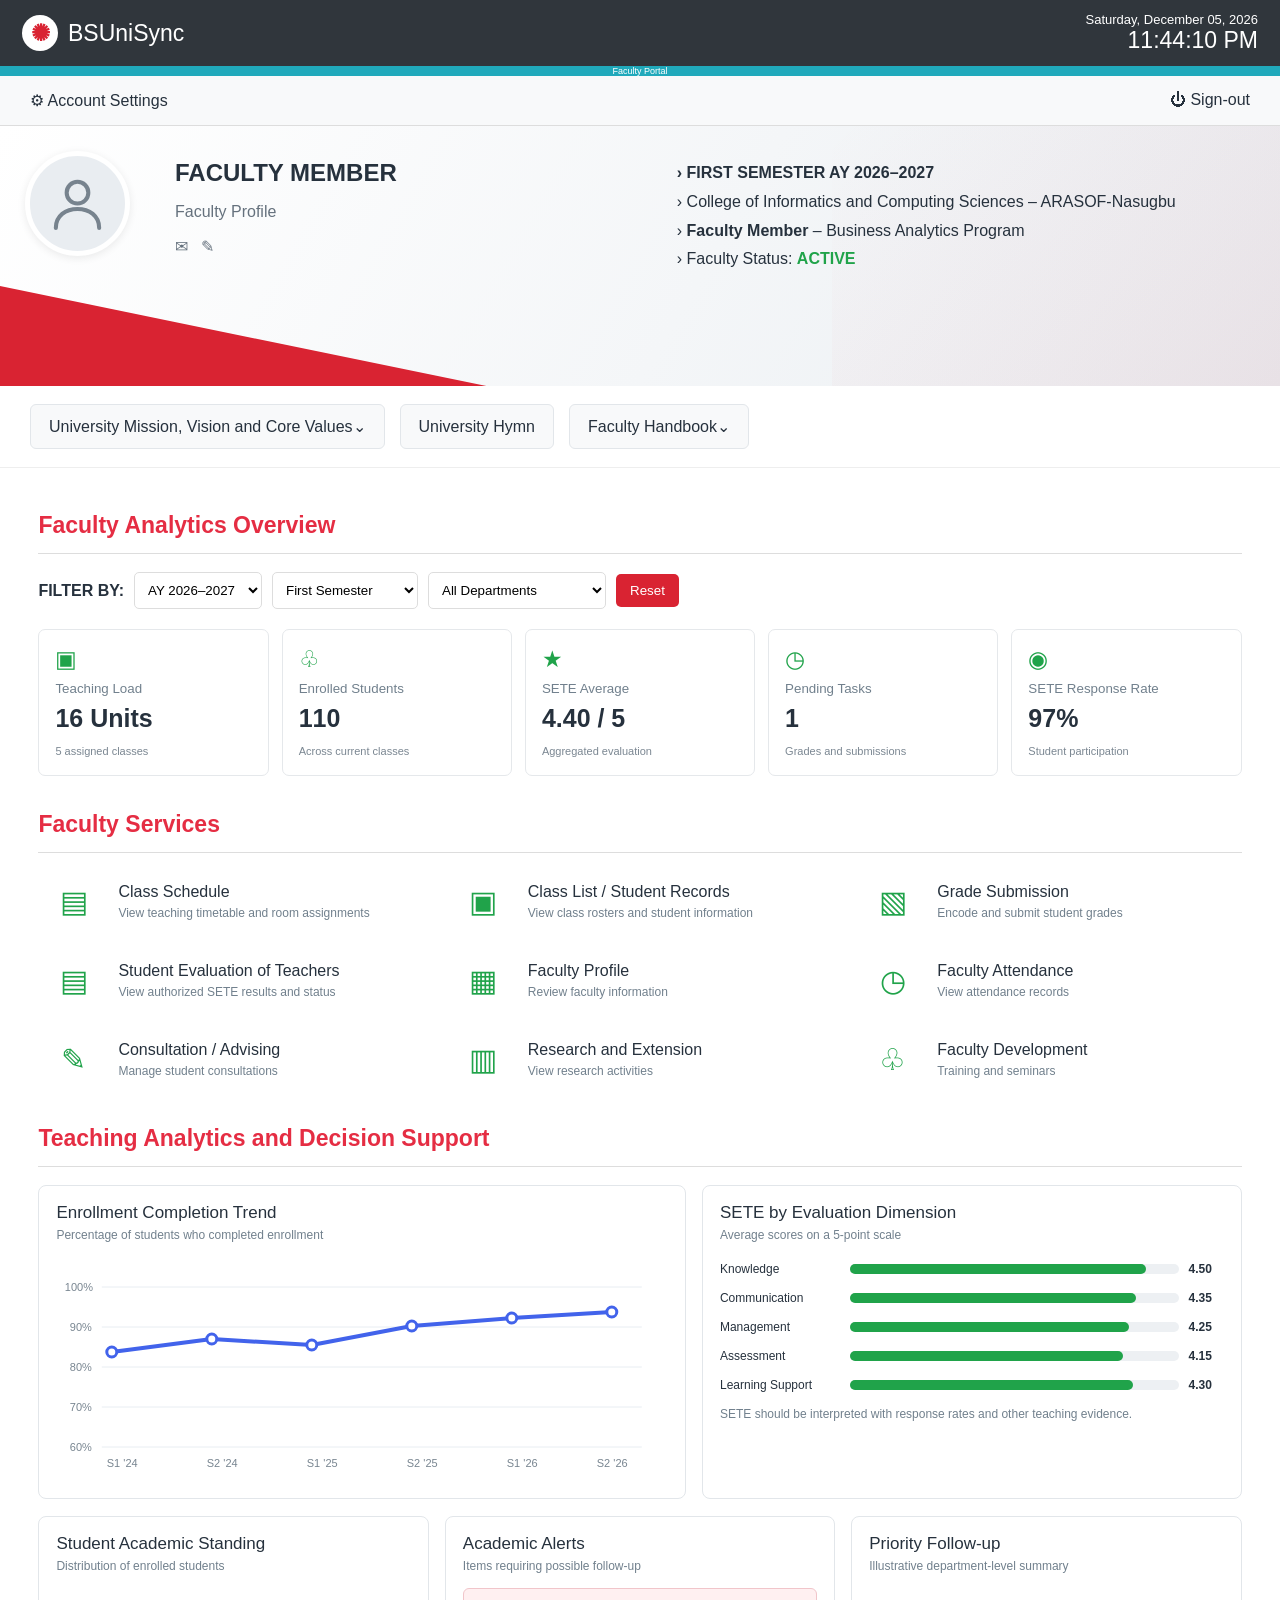
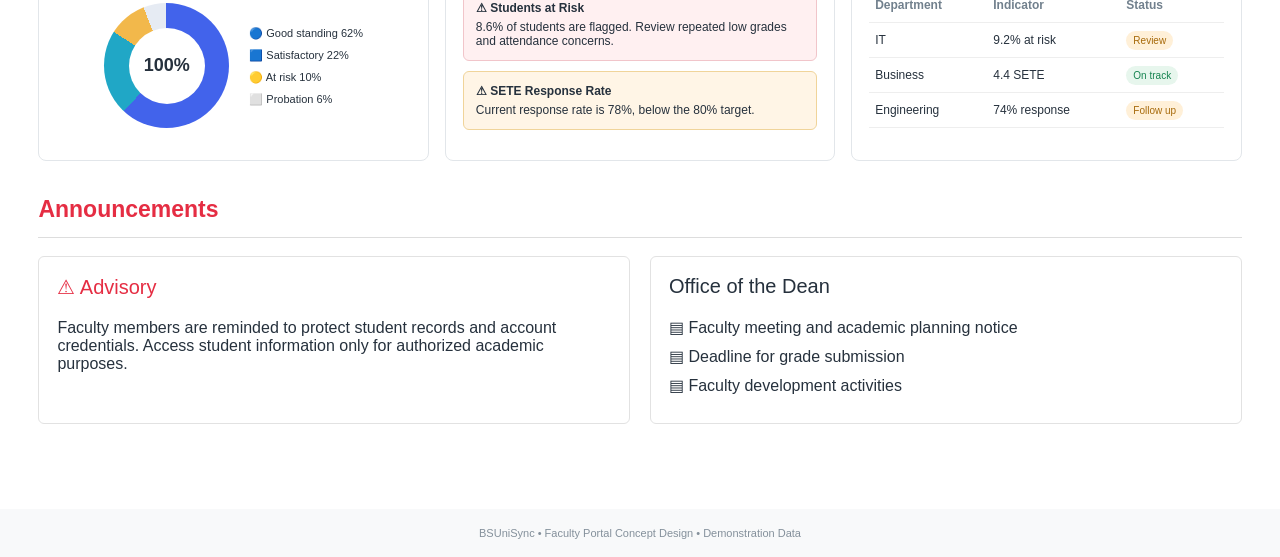
==== testdashboard/index.html @ 02899933 "Add files via upload" ====
<!DOCTYPE html>
<html lang="en">
<head>
    <meta charset="UTF-8">
    <meta name="viewport" content="width=device-width, initial-scale=1.0">
    <title>BSUniSync</title>

    <link rel="stylesheet" href="style.css">
</head>

<body>

<!-- HEADER -->
<header>
    <div class="brand">
        <div class="seal">✺</div>
        BSUniSync
    </div>

    <div class="datetime">
        <span id="date"></span>
        <strong id="clock"></strong>
    </div>
</header>

<div class="loading">Faculty Portal</div>

<!-- ACCOUNT BAR -->
<div class="accountbar">
    <a href="#">⚙ Account Settings</a>
    <a href="#">⏻ Sign-out</a>
</div>

<!-- FACULTY PROFILE -->
<section class="profile">

    <div class="profile-avatar">
        <svg width="65" height="65" viewBox="0 0 24 24"
            fill="none" stroke="currentColor"
            stroke-width="1.5" stroke-linecap="round"
            stroke-linejoin="round">
            <circle cx="12" cy="8" r="4"/>
            <path d="M4 21c0-4.4 3.6-7 8-7s8 2.6 8 7"/>
        </svg>
    </div>

    <div class="profile-info">
        <h2>FACULTY MEMBER</h2>
        <p>Faculty Profile</p>
        <p>✉ &nbsp; ✎</p>
    </div>

    <div class="profile-details">
        <b>› FIRST SEMESTER AY 2026–2027</b><br>
        › College of Informatics and Computing Sciences – ARASOF-Nasugbu<br>
        › <b>Faculty Member</b> – Business Analytics Program<br>
        › Faculty Status: <span class="active">ACTIVE</span>
    </div>

</section>

<!-- QUICK LINKS -->
<nav class="quicklinks">
    <a href="#">University Mission, Vision and Core Values⌄</a>
    <a href="#">University Hymn</a>
    <a href="#">Faculty Handbook⌄</a>
</nav>

<main>

    <!-- ANALYTICS OVERVIEW -->
    <section class="section">

        <h2>Faculty Analytics Overview</h2>

        <div class="filters">
            <b>FILTER BY:</b>

            <select id="year">
                <option>AY 2026–2027</option>
                <option>AY 2025–2026</option>
            </select>

            <select id="semester">
                <option>First Semester</option>
                <option>Second Semester</option>
                <option>Summer</option>
            </select>

            <select id="department">
                <option value="all">All Departments</option>
                <option value="it">Information Technology</option>
                <option value="ba">Business Analytics</option>
                <option value="cs">Computer Science</option>
            </select>

            <button onclick="resetFilters()">Reset</button>
        </div>

        <!-- KPI CARDS -->
        <div class="kpis">

            <div class="kpi">
                <div class="kpi-icon">▣</div>
                <small>Teaching Load</small>
                <strong id="teachingLoad">18 Units</strong>
                <span id="classes">6 assigned classes</span>
            </div>

            <div class="kpi">
                <div class="kpi-icon">♧</div>
                <small>Enrolled Students</small>
                <strong id="students">186</strong>
                <span>Across current classes</span>
            </div>

            <div class="kpi">
                <div class="kpi-icon">★</div>
                <small>SETE Average</small>
                <strong id="sete">4.42 / 5</strong>
                <span>Aggregated evaluation</span>
            </div>

            <div class="kpi">
                <div class="kpi-icon">◷</div>
                <small>Pending Tasks</small>
                <strong id="pending">3</strong>
                <span>Grades and submissions</span>
            </div>

            <div class="kpi">
                <div class="kpi-icon">◉</div>
                <small>SETE Response Rate</small>
                <strong id="response">78%</strong>
                <span>Student participation</span>
            </div>

        </div>
    </section>

    <!-- FACULTY SERVICES -->
    <section class="section">

        <h2>Faculty Services</h2>

        <div class="services">

            <a class="service" href="#">
                <div class="service-icon">▤</div>
                <div>
                    <div class="service-title">Class Schedule</div>
                    <div class="service-desc">View teaching timetable and room assignments</div>
                </div>
            </a>

            <a class="service" href="#">
                <div class="service-icon">▣</div>
                <div>
                    <div class="service-title">Class List / Student Records</div>
                    <div class="service-desc">View class rosters and student information</div>
                </div>
            </a>

            <a class="service" href="#">
                <div class="service-icon">▧</div>
                <div>
                    <div class="service-title">Grade Submission</div>
                    <div class="service-desc">Encode and submit student grades</div>
                </div>
            </a>

            <a class="service" href="#">
                <div class="service-icon">▤</div>
                <div>
                    <div class="service-title">Student Evaluation of Teachers</div>
                    <div class="service-desc">View authorized SETE results and status</div>
                </div>
            </a>

            <a class="service" href="#">
                <div class="service-icon">▦</div>
                <div>
                    <div class="service-title">Faculty Profile</div>
                    <div class="service-desc">Review faculty information</div>
                </div>
            </a>

            <a class="service" href="#">
                <div class="service-icon">◷</div>
                <div>
                    <div class="service-title">Faculty Attendance</div>
                    <div class="service-desc">View attendance records</div>
                </div>
            </a>

            <a class="service" href="#">
                <div class="service-icon">✎</div>
                <div>
                    <div class="service-title">Consultation / Advising</div>
                    <div class="service-desc">Manage student consultations</div>
                </div>
            </a>

            <a class="service" href="#">
                <div class="service-icon">▥</div>
                <div>
                    <div class="service-title">Research and Extension</div>
                    <div class="service-desc">View research activities</div>
                </div>
            </a>

            <a class="service" href="#">
                <div class="service-icon">♧</div>
                <div>
                    <div class="service-title">Faculty Development</div>
                    <div class="service-desc">Training and seminars</div>
                </div>
            </a>

        </div>
    </section>

    <!-- TEACHING ANALYTICS -->
    <section class="section">

        <h2>Teaching Analytics and Decision Support</h2>

        <div class="analytics-grid">

            <!-- ENROLLMENT TREND -->
            <div class="panel">

                <h3>Enrollment Completion Trend</h3>
                <p>Percentage of students who completed enrollment</p>

                <svg class="chart" viewBox="0 0 600 220">

                    <g stroke="#e8edf2">
                        <path d="M40 30H580 M40 70H580 M40 110H580 M40 150H580 M40 190H580"/>
                    </g>

                    <g fill="#788590" font-size="11">
                        <text x="3" y="34">100%</text>
                        <text x="8" y="74">90%</text>
                        <text x="8" y="114">80%</text>
                        <text x="8" y="154">70%</text>
                        <text x="8" y="194">60%</text>

                        <text x="45" y="210">S1 '24</text>
                        <text x="145" y="210">S2 '24</text>
                        <text x="245" y="210">S1 '25</text>
                        <text x="345" y="210">S2 '25</text>
                        <text x="445" y="210">S1 '26</text>
                        <text x="535" y="210">S2 '26</text>
                    </g>

                    <path d="M50 95 L150 82 L250 88 L350 69 L450 61 L550 55"
                        fill="none"
                        stroke="#4263eb"
                        stroke-width="4"
                        stroke-linecap="round"
                        stroke-linejoin="round"/>

                    <g fill="white" stroke="#4263eb" stroke-width="3">
                        <circle cx="50" cy="95" r="5"/>
                        <circle cx="150" cy="82" r="5"/>
                        <circle cx="250" cy="88" r="5"/>
                        <circle cx="350" cy="69" r="5"/>
                        <circle cx="450" cy="61" r="5"/>
                        <circle cx="550" cy="55" r="5"/>
                    </g>

                </svg>
            </div>

            <!-- SETE RESULTS -->
            <div class="panel">

                <h3>SETE by Evaluation Dimension</h3>
                <p>Average scores on a 5-point scale</p>

                <div class="bar-list">

                    <div class="bar-row">
                        <span>Knowledge</span>
                        <div class="track">
                            <div class="fill" style="width:90%"></div>
                        </div>
                        <b>4.50</b>
                    </div>

                    <div class="bar-row">
                        <span>Communication</span>
                        <div class="track">
                            <div class="fill" style="width:87%"></div>
                        </div>
                        <b>4.35</b>
                    </div>

                    <div class="bar-row">
                        <span>Management</span>
                        <div class="track">
                            <div class="fill" style="width:85%"></div>
                        </div>
                        <b>4.25</b>
                    </div>

                    <div class="bar-row">
                        <span>Assessment</span>
                        <div class="track">
                            <div class="fill" style="width:83%"></div>
                        </div>
                        <b>4.15</b>
                    </div>

                    <div class="bar-row">
                        <span>Learning Support</span>
                        <div class="track">
                            <div class="fill" style="width:86%"></div>
                        </div>
                        <b>4.30</b>
                    </div>

                </div>

                <p class="sete-note">
                    SETE should be interpreted with response rates and other teaching evidence.
                </p>

            </div>
        </div>

        <!-- LOWER ANALYTICS -->
        <div class="bottom-grid">

            <!-- ACADEMIC STANDING -->
            <div class="panel">

                <h3>Student Academic Standing</h3>
                <p>Distribution of enrolled students</p>

                <div class="donut-area">

                    <div class="donut">
                        <b>100%</b>
                    </div>

                    <div class="legend">
                        <div>🔵 Good standing 62%</div>
                        <div>🟦 Satisfactory 22%</div>
                        <div>🟡 At risk 10%</div>
                        <div>⬜ Probation 6%</div>
                    </div>

                </div>
            </div>

            <!-- ALERTS -->
            <div class="panel">

                <h3>Academic Alerts</h3>
                <p>Items requiring possible follow-up</p>

                <div class="alert red">
                    <b>⚠ Students at Risk</b>
                    8.6% of students are flagged. Review repeated low grades and attendance concerns.
                </div>

                <div class="alert">
                    <b>⚠ SETE Response Rate</b>
                    Current response rate is 78%, below the 80% target.
                </div>

            </div>

            <!-- PRIORITY FOLLOW-UP -->
            <div class="panel">

                <h3>Priority Follow-up</h3>
                <p>Illustrative department-level summary</p>

                <table>
                    <thead>
                        <tr>
                            <th>Department</th>
                            <th>Indicator</th>
                            <th>Status</th>
                        </tr>
                    </thead>

                    <tbody>
                        <tr>
                            <td>IT</td>
                            <td>9.2% at risk</td>
                            <td><span class="status warn">Review</span></td>
                        </tr>

                        <tr>
                            <td>Business</td>
                            <td>4.4 SETE</td>
                            <td><span class="status">On track</span></td>
                        </tr>

                        <tr>
                            <td>Engineering</td>
                            <td>74% response</td>
                            <td><span class="status warn">Follow up</span></td>
                        </tr>
                    </tbody>
                </table>

            </div>

        </div>
    </section>

    <!-- ANNOUNCEMENTS -->
    <section class="section">

        <h2>Announcements</h2>

        <div class="notice-grid">

            <div class="notice">
                <h3 class="advisory-title">⚠ Advisory</h3>
                Faculty members are reminded to protect student records and account credentials. Access student information only for authorized academic purposes.
            </div>

            <div class="notice">
                <h3>Office of the Dean</h3>

                <a href="#">▤ Faculty meeting and academic planning notice</a>
                <a href="#">▤ Deadline for grade submission</a>
                <a href="#">▤ Faculty development activities</a>
            </div>

        </div>
    </section>

</main>

<footer>
    BSUniSync • Faculty Portal Concept Design • Demonstration Data
</footer>

<script src="script.js"></script>

</body>
</html>
---- testdashboard/style.css ----
/* GENERAL */
* {
    box-sizing: border-box;
}

body {
    margin: 0;
    background: #fff;
    color: #26313d;
    font-family: Arial, Helvetica, sans-serif;
}

/* HEADER */
header {
    background: #30363c;
    color: white;
    padding: 12px 22px;
    display: flex;
    justify-content: space-between;
    align-items: center;
}

.brand {
    display: flex;
    align-items: center;
    gap: 10px;
    font-size: 23px;
}

.seal {
    width: 36px;
    height: 36px;
    border-radius: 50%;
    background: white;
    color: #d92332;
    display: grid;
    place-items: center;
    font-weight: bold;
}

.datetime {
    text-align: right;
    font-size: 13px;
}

.datetime strong {
    display: block;
    font-size: 23px;
    font-weight: 400;
}

.loading {
    height: 10px;
    background: #20a9bb;
    text-align: center;
    color: white;
    font-size: 9px;
}

/* ACCOUNT BAR */
.accountbar {
    background: #f8f9fa;
    padding: 15px 30px;
    display: flex;
    justify-content: space-between;
    border-bottom: 1px solid #ddd;
}

.accountbar a {
    color: #26313d;
    text-decoration: none;
}

/* PROFILE SECTION */
.profile {
    display: grid;
    grid-template-columns: 130px 1fr 1.2fr;
    gap: 20px;
    padding: 25px;
    min-height: 260px;
    background: linear-gradient(
        120deg,
        #ffffff 0%,
        #f4f6f8 55%,
        #e9eef2 100%
    );
    position: relative;
    overflow: hidden;
}

.profile:before {
    content: "";
    position: absolute;
    bottom: 0;
    left: 0;
    width: 38%;
    height: 100px;
    background: #d92332;
    clip-path: polygon(0 0, 100% 100%, 0 100%);
}

.profile:after {
    content: "";
    position: absolute;
    right: 0;
    top: 0;
    width: 35%;
    height: 100%;
    background: linear-gradient(
        135deg,
        transparent,
        #d9233210
    );
    pointer-events: none;
}

.profile-avatar {
    width: 105px;
    height: 105px;
    border-radius: 50%;
    background: #e9edf1;
    border: 5px solid white;
    display: flex;
    align-items: center;
    justify-content: center;
    color: #77838e;
    position: relative;
    z-index: 1;
    box-shadow: 0 2px 8px #00000015;
}

.profile-info,
.profile-details {
    position: relative;
    z-index: 1;
}

.profile-info h2 {
    margin: 8px 0 15px;
    font-size: 24px;
}

.profile-info p {
    color: #65717d;
}

.profile-details {
    line-height: 1.8;
    padding-top: 8px;
}

.active {
    color: #20a34a;
    font-weight: bold;
}

/* QUICK LINKS */
.quicklinks {
    padding: 18px 30px;
    border-bottom: 1px solid #eee;
    display: flex;
    gap: 15px;
    flex-wrap: wrap;
}

.quicklinks a {
    color: #26313d;
    text-decoration: none;
    background: #f8f9fa;
    border: 1px solid #e2e6ea;
    border-radius: 6px;
    padding: 12px 18px;
    display: inline-flex;
    align-items: center;
    transition: 0.2s ease;
}

.quicklinks a:hover {
    background: #eef1f4;
    border-color: #cbd2d9;
}

/* MAIN CONTENT */
main {
    padding: 25px 3% 50px;
    max-width: 1550px;
    margin: auto;
}

.section {
    margin-bottom: 35px;
}

.section h2 {
    color: #e52d43;
    font-size: 23px;
    font-weight: 600;
    border-bottom: 1px solid #ddd;
    padding-bottom: 14px;
    margin-bottom: 18px;
}

/* FILTERS */
.filters {
    display: flex;
    gap: 10px;
    flex-wrap: wrap;
    align-items: center;
    margin-bottom: 20px;
}

select {
    padding: 9px;
    border: 1px solid #ddd;
    border-radius: 5px;
    background: white;
}

button {
    padding: 9px 14px;
    border: 0;
    border-radius: 5px;
    background: #d92332;
    color: white;
    cursor: pointer;
}

button:hover {
    background: #b91d2a;
}

/* KPI CARDS */
.kpis {
    display: grid;
    grid-template-columns: repeat(5, 1fr);
    gap: 13px;
    margin-bottom: 25px;
}

.kpi {
    border: 1px solid #e5e8eb;
    border-radius: 7px;
    padding: 16px;
    background: white;
}

.kpi-icon {
    color: #20a34a;
    font-size: 23px;
}

.kpi small {
    display: block;
    color: #71808d;
    margin-top: 8px;
}

.kpi strong {
    display: block;
    font-size: 25px;
    margin: 8px 0;
}

.kpi span {
    font-size: 11px;
    color: #7b8792;
}

/* FACULTY SERVICES */
.services {
    display: grid;
    grid-template-columns: repeat(3, 1fr);
    gap: 18px 25px;
}

.service {
    display: flex;
    align-items: center;
    gap: 17px;
    padding: 12px 8px;
    border-radius: 7px;
    text-decoration: none;
    color: #26313d;
}

.service:hover {
    background: #f7f9fa;
}

.service-icon {
    width: 55px;
    text-align: center;
    color: #20a34a;
    font-size: 30px;
}

.service-title {
    font-size: 16px;
}

.service-desc {
    font-size: 12px;
    color: #71808d;
    margin-top: 5px;
}

/* ANALYTICS */
.analytics-grid {
    display: grid;
    grid-template-columns: 1.2fr 1fr;
    gap: 16px;
    margin-bottom: 17px;
}

.panel {
    border: 1px solid #e2e6ea;
    border-radius: 8px;
    padding: 17px;
    min-width: 0;
}

.panel h3 {
    font-size: 17px;
    font-weight: 500;
    margin: 0 0 5px;
}

.panel p {
    font-size: 12px;
    color: #71808d;
    margin: 0 0 15px;
}

.chart {
    width: 100%;
    height: 220px;
}

.bar-list {
    display: grid;
    gap: 15px;
    margin-top: 20px;
}

.bar-row {
    display: grid;
    grid-template-columns: 120px 1fr 35px;
    align-items: center;
    gap: 10px;
    font-size: 12px;
}

.track {
    height: 10px;
    background: #edf0f3;
    border-radius: 20px;
}

.fill {
    height: 100%;
    background: #20a34a;
    border-radius: 20px;
}

.sete-note {
    margin-top: 15px !important;
}

/* LOWER ANALYTICS */
.bottom-grid {
    display: grid;
    grid-template-columns: 1fr 1fr 1fr;
    gap: 16px;
}

.donut-area {
    display: flex;
    align-items: center;
    justify-content: center;
    gap: 20px;
    padding: 15px 0;
}

.donut {
    width: 125px;
    height: 125px;
    border-radius: 50%;
    background: conic-gradient(
        #4263eb 0 62%,
        #20a7c6 62% 84%,
        #f2b84b 84% 94%,
        #e6ebf3 94% 100%
    );
    display: grid;
    place-items: center;
    position: relative;
}

.donut:after {
    content: "";
    position: absolute;
    width: 76px;
    height: 76px;
    background: white;
    border-radius: 50%;
}

.donut b {
    z-index: 1;
    font-size: 18px;
}

.legend {
    font-size: 11px;
    line-height: 2;
}

/* ALERTS */
.alert {
    background: #fff5e6;
    border: 1px solid #f0d49a;
    padding: 12px;
    border-radius: 6px;
    font-size: 12px;
    margin-bottom: 10px;
}

.alert.red {
    background: #fff0f1;
    border-color: #f1c5ca;
}

.alert b {
    display: block;
    margin-bottom: 5px;
}

/* TABLE */
table {
    width: 100%;
    border-collapse: collapse;
    font-size: 12px;
}

th,
td {
    text-align: left;
    padding: 10px 6px;
    border-bottom: 1px solid #eee;
}

th {
    color: #71808d;
}

.status {
    color: #178451;
    background: #e7f6ed;
    padding: 4px 7px;
    border-radius: 12px;
    font-size: 10px;
}

.status.warn {
    color: #a76a0b;
    background: #fff0d8;
}

/* ANNOUNCEMENTS */
.notice-grid {
    display: grid;
    grid-template-columns: 1fr 1fr;
    gap: 20px;
}

.notice {
    border: 1px solid #e2e2e2;
    padding: 18px;
    border-radius: 6px;
}

.notice h3 {
    font-size: 20px;
    font-weight: 500;
    margin-top: 0;
}

.notice .advisory-title {
    color: #e52d43;
}

.notice a {
    display: block;
    color: #26313d;
    text-decoration: none;
    margin: 10px 0;
}

/* FOOTER */
footer {
    background: #f8f9fa;
    text-align: center;
    padding: 18px;
    color: #84909b;
    font-size: 11px;
}

/* TABLET */
@media (max-width: 1000px) {

    .kpis {
        grid-template-columns: repeat(3, 1fr);
    }

    .services {
        grid-template-columns: repeat(2, 1fr);
    }

    .bottom-grid {
        grid-template-columns: 1fr 1fr;
    }
}

/* MOBILE */
@media (max-width: 650px) {

    header {
        padding: 12px;
    }

    .brand {
        font-size: 16px;
    }

    .datetime strong {
        font-size: 17px;
    }

    .profile {
        grid-template-columns: 85px 1fr;
        padding: 14px;
    }

    .profile-avatar {
        width: 75px;
        height: 75px;
    }

    .profile-info h2 {
        font-size: 17px;
    }

    .profile-details {
        grid-column: 1 / -1;
        font-size: 13px;
    }

    .kpis {
        grid-template-columns: 1fr 1fr;
    }

    .services {
        grid-template-columns: 1fr;
    }

    .analytics-grid,
    .bottom-grid,
    .notice-grid {
        grid-template-columns: 1fr;
    }

    main {
        padding: 20px 14px;
    }

    .quicklinks {
        padding: 14px;
        gap: 15px;
        font-size: 13px;
    }

    .bar-row {
        grid-template-columns: 100px 1fr 35px;
    }
}
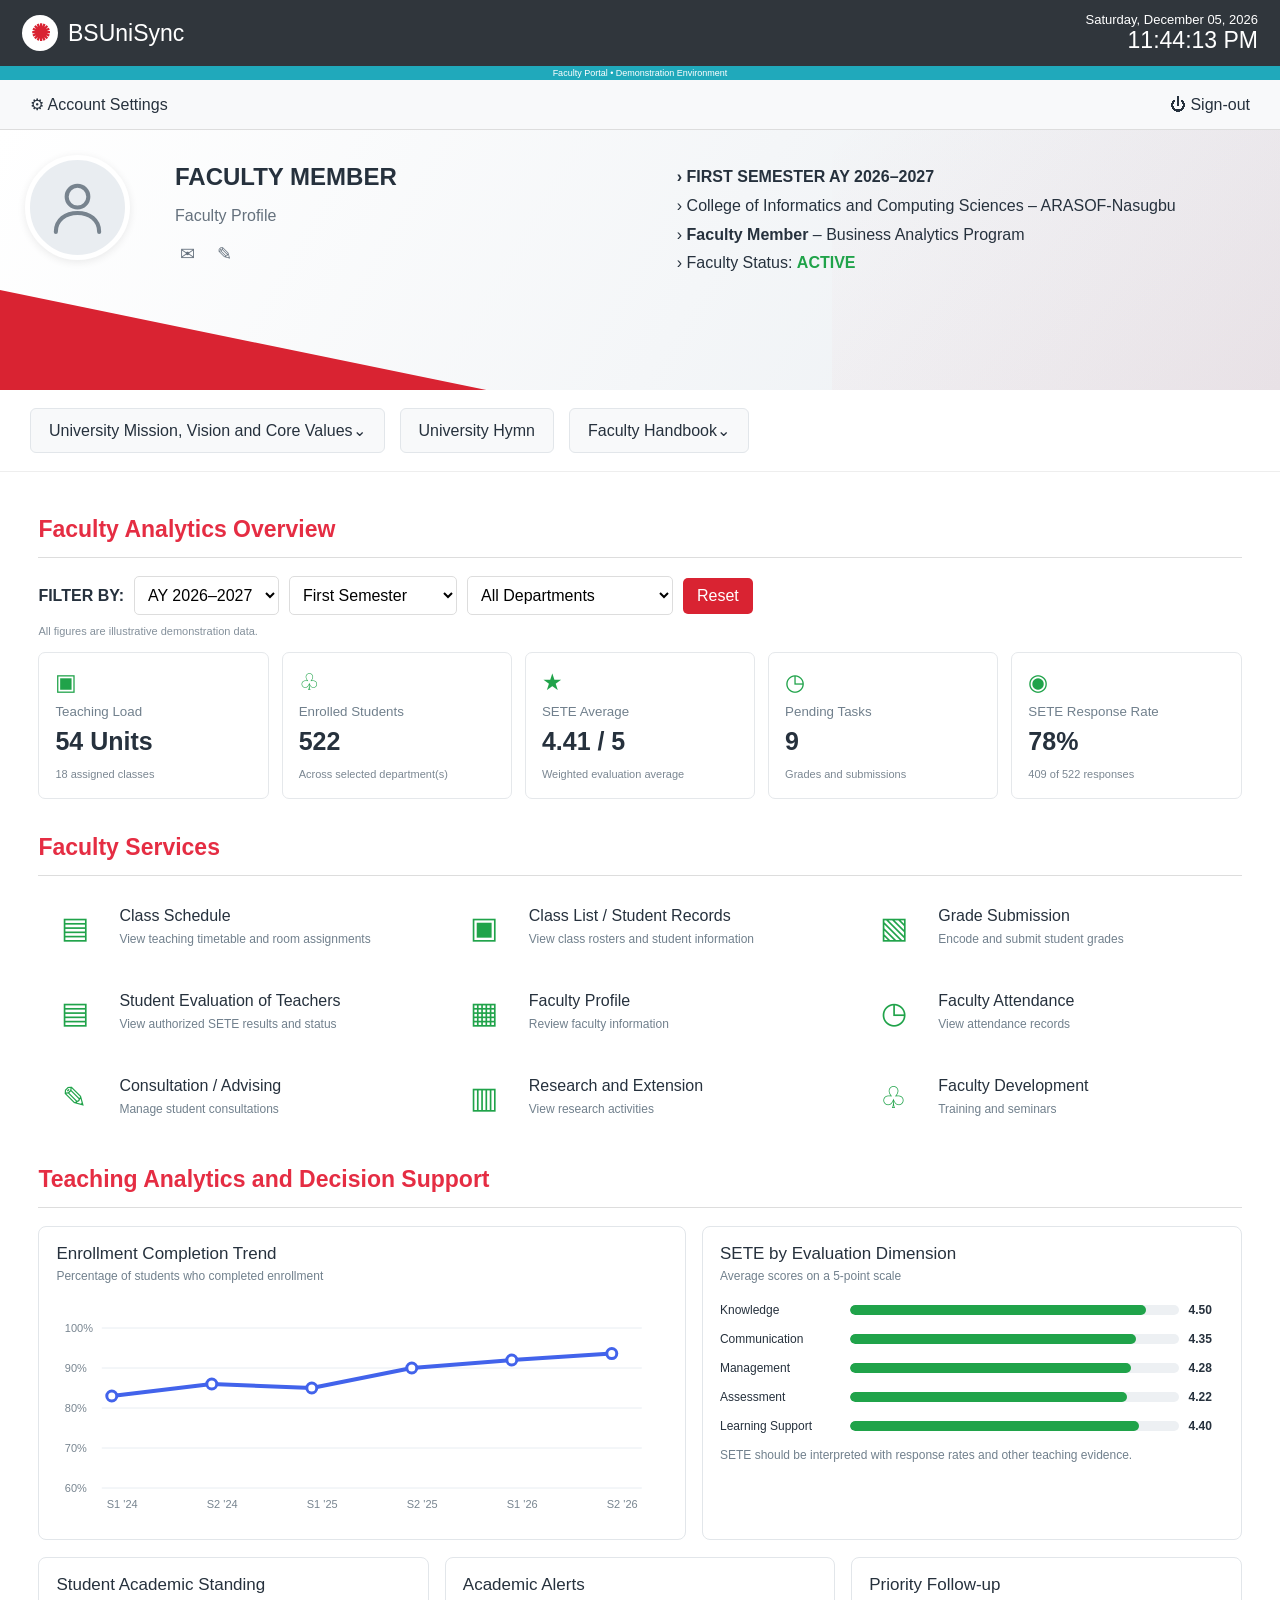
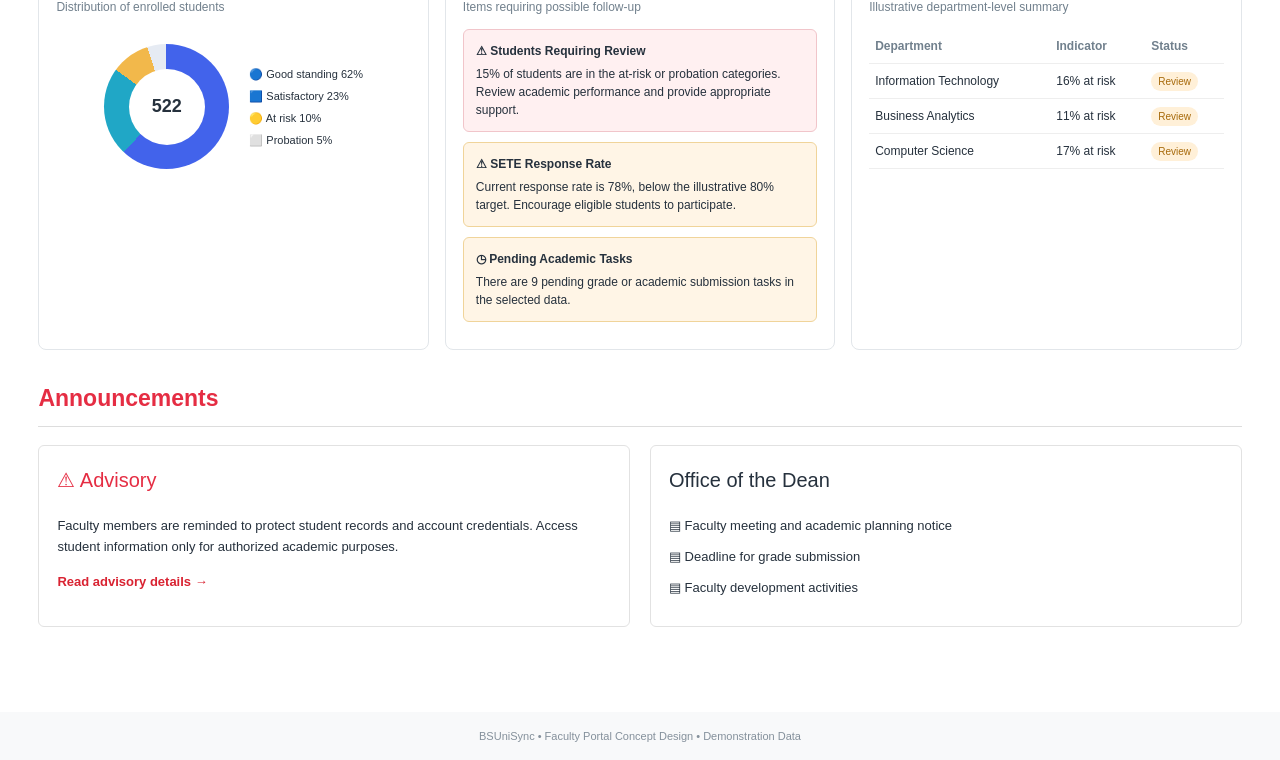
==== commit 016eddf3: "Add files via upload" ====
--- a/testdashboard/index.html
+++ b/testdashboard/index.html
@@ -1,16 +1,15 @@
+
 <!DOCTYPE html>
 <html lang="en">
 <head>
     <meta charset="UTF-8">
     <meta name="viewport" content="width=device-width, initial-scale=1.0">
     <title>BSUniSync</title>
-
     <link rel="stylesheet" href="style.css">
 </head>
 
 <body>
 
-<!-- HEADER -->
 <header>
     <div class="brand">
         <div class="seal">✺</div>
@@ -23,83 +22,78 @@
     </div>
 </header>
 
-<div class="loading">Faculty Portal</div>
-
-<!-- ACCOUNT BAR -->
+<div class="loading">Faculty Portal • Demonstration Environment</div>
+
 <div class="accountbar">
-    <a href="#">⚙ Account Settings</a>
-    <a href="#">⏻ Sign-out</a>
+    <button class="text-button" type="button" data-action="settings">⚙ Account Settings</button>
+    <button class="text-button" type="button" data-action="signout">⏻ Sign-out</button>
 </div>
 
-<!-- FACULTY PROFILE -->
 <section class="profile">
-
     <div class="profile-avatar">
         <svg width="65" height="65" viewBox="0 0 24 24"
-            fill="none" stroke="currentColor"
-            stroke-width="1.5" stroke-linecap="round"
-            stroke-linejoin="round">
+            fill="none" stroke="currentColor" stroke-width="1.5"
+            stroke-linecap="round" stroke-linejoin="round">
             <circle cx="12" cy="8" r="4"/>
             <path d="M4 21c0-4.4 3.6-7 8-7s8 2.6 8 7"/>
         </svg>
     </div>
 
     <div class="profile-info">
-        <h2>FACULTY MEMBER</h2>
+        <h2 id="profileName">FACULTY MEMBER</h2>
         <p>Faculty Profile</p>
-        <p>✉ &nbsp; ✎</p>
+        <p class="profile-actions">
+            <button type="button" class="icon-button" data-action="contact" aria-label="Contact faculty">✉</button>
+            <button type="button" class="icon-button" data-action="edit-profile" aria-label="Edit faculty profile">✎</button>
+        </p>
     </div>
 
     <div class="profile-details">
-        <b>› FIRST SEMESTER AY 2026–2027</b><br>
+        <b id="profileSemester">› FIRST SEMESTER AY 2026–2027</b><br>
         › College of Informatics and Computing Sciences – ARASOF-Nasugbu<br>
         › <b>Faculty Member</b> – Business Analytics Program<br>
         › Faculty Status: <span class="active">ACTIVE</span>
     </div>
-
 </section>
 
-<!-- QUICK LINKS -->
 <nav class="quicklinks">
-    <a href="#">University Mission, Vision and Core Values⌄</a>
-    <a href="#">University Hymn</a>
-    <a href="#">Faculty Handbook⌄</a>
+    <button type="button" data-action="mission">University Mission, Vision and Core Values⌄</button>
+    <button type="button" data-action="hymn">University Hymn</button>
+    <button type="button" data-action="handbook">Faculty Handbook⌄</button>
 </nav>
 
 <main>
 
-    <!-- ANALYTICS OVERVIEW -->
     <section class="section">
-
         <h2>Faculty Analytics Overview</h2>
 
         <div class="filters">
             <b>FILTER BY:</b>
 
-            <select id="year">
-                <option>AY 2026–2027</option>
-                <option>AY 2025–2026</option>
+            <select id="year" aria-label="Academic year">
+                <option value="2026-2027">AY 2026–2027</option>
+                <option value="2025-2026">AY 2025–2026</option>
             </select>
 
-            <select id="semester">
-                <option>First Semester</option>
-                <option>Second Semester</option>
-                <option>Summer</option>
+            <select id="semester" aria-label="Semester">
+                <option value="first">First Semester</option>
+                <option value="second">Second Semester</option>
+                <option value="summer">Summer</option>
             </select>
 
-            <select id="department">
+            <select id="department" aria-label="Department">
                 <option value="all">All Departments</option>
                 <option value="it">Information Technology</option>
                 <option value="ba">Business Analytics</option>
                 <option value="cs">Computer Science</option>
             </select>
 
-            <button onclick="resetFilters()">Reset</button>
-        </div>
-
-        <!-- KPI CARDS -->
+            <button type="button" id="resetFilters">Reset</button>
+        </div>
+
+        <p class="data-label">All figures are illustrative demonstration data.</p>
+
         <div class="kpis">
-
             <div class="kpi">
                 <div class="kpi-icon">▣</div>
                 <small>Teaching Load</small>
@@ -111,14 +105,14 @@
                 <div class="kpi-icon">♧</div>
                 <small>Enrolled Students</small>
                 <strong id="students">186</strong>
-                <span>Across current classes</span>
+                <span>Across selected department(s)</span>
             </div>
 
             <div class="kpi">
                 <div class="kpi-icon">★</div>
                 <small>SETE Average</small>
                 <strong id="sete">4.42 / 5</strong>
-                <span>Aggregated evaluation</span>
+                <span>Weighted evaluation average</span>
             </div>
 
             <div class="kpi">
@@ -132,308 +126,171 @@
                 <div class="kpi-icon">◉</div>
                 <small>SETE Response Rate</small>
                 <strong id="response">78%</strong>
-                <span>Student participation</span>
-            </div>
-
+                <span id="responseDetail">145 of 186 responses</span>
+            </div>
         </div>
     </section>
 
-    <!-- FACULTY SERVICES -->
     <section class="section">
-
         <h2>Faculty Services</h2>
 
         <div class="services">
-
-            <a class="service" href="#">
+            <button class="service" type="button" data-service="schedule">
                 <div class="service-icon">▤</div>
                 <div>
                     <div class="service-title">Class Schedule</div>
                     <div class="service-desc">View teaching timetable and room assignments</div>
                 </div>
-            </a>
-
-            <a class="service" href="#">
+            </button>
+
+            <button class="service" type="button" data-service="students">
                 <div class="service-icon">▣</div>
                 <div>
                     <div class="service-title">Class List / Student Records</div>
                     <div class="service-desc">View class rosters and student information</div>
                 </div>
-            </a>
-
-            <a class="service" href="#">
+            </button>
+
+            <button class="service" type="button" data-service="grades">
                 <div class="service-icon">▧</div>
                 <div>
                     <div class="service-title">Grade Submission</div>
                     <div class="service-desc">Encode and submit student grades</div>
                 </div>
-            </a>
-
-            <a class="service" href="#">
+            </button>
+
+            <button class="service" type="button" data-service="sete">
                 <div class="service-icon">▤</div>
                 <div>
                     <div class="service-title">Student Evaluation of Teachers</div>
                     <div class="service-desc">View authorized SETE results and status</div>
                 </div>
-            </a>
-
-            <a class="service" href="#">
+            </button>
+
+            <button class="service" type="button" data-service="profile">
                 <div class="service-icon">▦</div>
                 <div>
                     <div class="service-title">Faculty Profile</div>
                     <div class="service-desc">Review faculty information</div>
                 </div>
-            </a>
-
-            <a class="service" href="#">
+            </button>
+
+            <button class="service" type="button" data-service="attendance">
                 <div class="service-icon">◷</div>
                 <div>
                     <div class="service-title">Faculty Attendance</div>
                     <div class="service-desc">View attendance records</div>
                 </div>
-            </a>
-
-            <a class="service" href="#">
+            </button>
+
+            <button class="service" type="button" data-service="consultation">
                 <div class="service-icon">✎</div>
                 <div>
                     <div class="service-title">Consultation / Advising</div>
                     <div class="service-desc">Manage student consultations</div>
                 </div>
-            </a>
-
-            <a class="service" href="#">
+            </button>
+
+            <button class="service" type="button" data-service="research">
                 <div class="service-icon">▥</div>
                 <div>
                     <div class="service-title">Research and Extension</div>
                     <div class="service-desc">View research activities</div>
                 </div>
-            </a>
-
-            <a class="service" href="#">
+            </button>
+
+            <button class="service" type="button" data-service="development">
                 <div class="service-icon">♧</div>
                 <div>
                     <div class="service-title">Faculty Development</div>
                     <div class="service-desc">Training and seminars</div>
                 </div>
-            </a>
-
+            </button>
         </div>
     </section>
 
-    <!-- TEACHING ANALYTICS -->
     <section class="section">
-
         <h2>Teaching Analytics and Decision Support</h2>
 
         <div class="analytics-grid">
-
-            <!-- ENROLLMENT TREND -->
-            <div class="panel">
-
+            <div class="panel">
                 <h3>Enrollment Completion Trend</h3>
                 <p>Percentage of students who completed enrollment</p>
-
-                <svg class="chart" viewBox="0 0 600 220">
-
-                    <g stroke="#e8edf2">
-                        <path d="M40 30H580 M40 70H580 M40 110H580 M40 150H580 M40 190H580"/>
-                    </g>
-
-                    <g fill="#788590" font-size="11">
-                        <text x="3" y="34">100%</text>
-                        <text x="8" y="74">90%</text>
-                        <text x="8" y="114">80%</text>
-                        <text x="8" y="154">70%</text>
-                        <text x="8" y="194">60%</text>
-
-                        <text x="45" y="210">S1 '24</text>
-                        <text x="145" y="210">S2 '24</text>
-                        <text x="245" y="210">S1 '25</text>
-                        <text x="345" y="210">S2 '25</text>
-                        <text x="445" y="210">S1 '26</text>
-                        <text x="535" y="210">S2 '26</text>
-                    </g>
-
-                    <path d="M50 95 L150 82 L250 88 L350 69 L450 61 L550 55"
-                        fill="none"
-                        stroke="#4263eb"
-                        stroke-width="4"
-                        stroke-linecap="round"
-                        stroke-linejoin="round"/>
-
-                    <g fill="white" stroke="#4263eb" stroke-width="3">
-                        <circle cx="50" cy="95" r="5"/>
-                        <circle cx="150" cy="82" r="5"/>
-                        <circle cx="250" cy="88" r="5"/>
-                        <circle cx="350" cy="69" r="5"/>
-                        <circle cx="450" cy="61" r="5"/>
-                        <circle cx="550" cy="55" r="5"/>
-                    </g>
-
-                </svg>
-            </div>
-
-            <!-- SETE RESULTS -->
-            <div class="panel">
-
+                <svg class="chart" id="enrollmentChart" viewBox="0 0 600 220" role="img" aria-label="Enrollment completion trend chart"></svg>
+            </div>
+
+            <div class="panel">
                 <h3>SETE by Evaluation Dimension</h3>
                 <p>Average scores on a 5-point scale</p>
-
-                <div class="bar-list">
-
-                    <div class="bar-row">
-                        <span>Knowledge</span>
-                        <div class="track">
-                            <div class="fill" style="width:90%"></div>
-                        </div>
-                        <b>4.50</b>
-                    </div>
-
-                    <div class="bar-row">
-                        <span>Communication</span>
-                        <div class="track">
-                            <div class="fill" style="width:87%"></div>
-                        </div>
-                        <b>4.35</b>
-                    </div>
-
-                    <div class="bar-row">
-                        <span>Management</span>
-                        <div class="track">
-                            <div class="fill" style="width:85%"></div>
-                        </div>
-                        <b>4.25</b>
-                    </div>
-
-                    <div class="bar-row">
-                        <span>Assessment</span>
-                        <div class="track">
-                            <div class="fill" style="width:83%"></div>
-                        </div>
-                        <b>4.15</b>
-                    </div>
-
-                    <div class="bar-row">
-                        <span>Learning Support</span>
-                        <div class="track">
-                            <div class="fill" style="width:86%"></div>
-                        </div>
-                        <b>4.30</b>
-                    </div>
-
-                </div>
-
+                <div class="bar-list" id="seteBars"></div>
                 <p class="sete-note">
                     SETE should be interpreted with response rates and other teaching evidence.
                 </p>
-
-            </div>
-        </div>
-
-        <!-- LOWER ANALYTICS -->
+            </div>
+        </div>
+
         <div class="bottom-grid">
-
-            <!-- ACADEMIC STANDING -->
-            <div class="panel">
-
+            <div class="panel">
                 <h3>Student Academic Standing</h3>
                 <p>Distribution of enrolled students</p>
 
                 <div class="donut-area">
-
-                    <div class="donut">
-                        <b>100%</b>
+                    <div class="donut" id="standingDonut">
+                        <b id="standingTotal">100%</b>
                     </div>
 
-                    <div class="legend">
+                    <div class="legend" id="standingLegend">
                         <div>🔵 Good standing 62%</div>
                         <div>🟦 Satisfactory 22%</div>
                         <div>🟡 At risk 10%</div>
                         <div>⬜ Probation 6%</div>
                     </div>
-
-                </div>
-            </div>
-
-            <!-- ALERTS -->
-            <div class="panel">
-
+                </div>
+            </div>
+
+            <div class="panel">
                 <h3>Academic Alerts</h3>
                 <p>Items requiring possible follow-up</p>
-
-                <div class="alert red">
-                    <b>⚠ Students at Risk</b>
-                    8.6% of students are flagged. Review repeated low grades and attendance concerns.
-                </div>
-
-                <div class="alert">
-                    <b>⚠ SETE Response Rate</b>
-                    Current response rate is 78%, below the 80% target.
-                </div>
-
-            </div>
-
-            <!-- PRIORITY FOLLOW-UP -->
-            <div class="panel">
-
+                <div id="academicAlerts"></div>
+            </div>
+
+            <div class="panel">
                 <h3>Priority Follow-up</h3>
                 <p>Illustrative department-level summary</p>
 
-                <table>
-                    <thead>
-                        <tr>
-                            <th>Department</th>
-                            <th>Indicator</th>
-                            <th>Status</th>
-                        </tr>
-                    </thead>
-
-                    <tbody>
-                        <tr>
-                            <td>IT</td>
-                            <td>9.2% at risk</td>
-                            <td><span class="status warn">Review</span></td>
-                        </tr>
-
-                        <tr>
-                            <td>Business</td>
-                            <td>4.4 SETE</td>
-                            <td><span class="status">On track</span></td>
-                        </tr>
-
-                        <tr>
-                            <td>Engineering</td>
-                            <td>74% response</td>
-                            <td><span class="status warn">Follow up</span></td>
-                        </tr>
-                    </tbody>
-                </table>
-
-            </div>
-
+                <div class="table-scroll">
+                    <table>
+                        <thead>
+                            <tr>
+                                <th>Department</th>
+                                <th>Indicator</th>
+                                <th>Status</th>
+                            </tr>
+                        </thead>
+                        <tbody id="followUpTable"></tbody>
+                    </table>
+                </div>
+            </div>
         </div>
     </section>
 
-    <!-- ANNOUNCEMENTS -->
     <section class="section">
-
         <h2>Announcements</h2>
 
         <div class="notice-grid">
-
             <div class="notice">
                 <h3 class="advisory-title">⚠ Advisory</h3>
                 Faculty members are reminded to protect student records and account credentials. Access student information only for authorized academic purposes.
+                <button class="notice-action" type="button" data-announcement="privacy">Read advisory details →</button>
             </div>
 
             <div class="notice">
                 <h3>Office of the Dean</h3>
 
-                <a href="#">▤ Faculty meeting and academic planning notice</a>
-                <a href="#">▤ Deadline for grade submission</a>
-                <a href="#">▤ Faculty development activities</a>
-            </div>
-
+                <button class="announcement-link" type="button" data-announcement="meeting">▤ Faculty meeting and academic planning notice</button>
+                <button class="announcement-link" type="button" data-announcement="grades">▤ Deadline for grade submission</button>
+                <button class="announcement-link" type="button" data-announcement="development">▤ Faculty development activities</button>
+            </div>
         </div>
     </section>
 
@@ -444,6 +301,5 @@
 </footer>
 
 <script src="script.js"></script>
-
 </body>
-</html>+</html>
--- a/testdashboard/style.css
+++ b/testdashboard/style.css
@@ -1,3 +1,4 @@
+
 /* GENERAL */
 * {
     box-sizing: border-box;
@@ -8,6 +9,17 @@
     background: #fff;
     color: #26313d;
     font-family: Arial, Helvetica, sans-serif;
+}
+
+body.modal-open {
+    overflow: hidden;
+}
+
+button,
+select,
+input,
+textarea {
+    font: inherit;
 }
 
 /* HEADER */
@@ -50,11 +62,12 @@
 }
 
 .loading {
-    height: 10px;
+    min-height: 10px;
     background: #20a9bb;
     text-align: center;
     color: white;
     font-size: 9px;
+    padding: 2px;
 }
 
 /* ACCOUNT BAR */
@@ -66,9 +79,20 @@
     border-bottom: 1px solid #ddd;
 }
 
-.accountbar a {
+.accountbar button,
+.text-button {
     color: #26313d;
     text-decoration: none;
+    background: transparent;
+    padding: 0;
+    border: 0;
+    cursor: pointer;
+}
+
+.accountbar button:hover,
+.text-button:hover {
+    color: #d92332;
+    background: transparent;
 }
 
 /* PROFILE SECTION */
@@ -78,12 +102,7 @@
     gap: 20px;
     padding: 25px;
     min-height: 260px;
-    background: linear-gradient(
-        120deg,
-        #ffffff 0%,
-        #f4f6f8 55%,
-        #e9eef2 100%
-    );
+    background: linear-gradient(120deg, #ffffff 0%, #f4f6f8 55%, #e9eef2 100%);
     position: relative;
     overflow: hidden;
 }
@@ -106,11 +125,7 @@
     top: 0;
     width: 35%;
     height: 100%;
-    background: linear-gradient(
-        135deg,
-        transparent,
-        #d9233210
-    );
+    background: linear-gradient(135deg, transparent, #d9233210);
     pointer-events: none;
 }
 
@@ -154,6 +169,25 @@
     font-weight: bold;
 }
 
+.profile-actions {
+    display: flex;
+    gap: 12px;
+}
+
+.icon-button {
+    border: 0;
+    background: transparent;
+    color: #65717d;
+    cursor: pointer;
+    font-size: 18px;
+    padding: 2px 5px;
+}
+
+.icon-button:hover {
+    color: #d92332;
+    background: transparent;
+}
+
 /* QUICK LINKS */
 .quicklinks {
     padding: 18px 30px;
@@ -163,7 +197,7 @@
     flex-wrap: wrap;
 }
 
-.quicklinks a {
+.quicklinks button {
     color: #26313d;
     text-decoration: none;
     background: #f8f9fa;
@@ -175,7 +209,7 @@
     transition: 0.2s ease;
 }
 
-.quicklinks a:hover {
+.quicklinks button:hover {
     background: #eef1f4;
     border-color: #cbd2d9;
 }
@@ -206,7 +240,7 @@
     gap: 10px;
     flex-wrap: wrap;
     align-items: center;
-    margin-bottom: 20px;
+    margin-bottom: 10px;
 }
 
 select {
@@ -223,10 +257,26 @@
     background: #d92332;
     color: white;
     cursor: pointer;
+    transition: background 0.2s ease;
 }
 
 button:hover {
     background: #b91d2a;
+}
+
+button:focus-visible,
+a:focus-visible,
+select:focus-visible,
+input:focus-visible,
+textarea:focus-visible {
+    outline: 3px solid #75b9ed;
+    outline-offset: 2px;
+}
+
+.data-label {
+    font-size: 11px;
+    color: #84909b;
+    margin: 0 0 15px;
 }
 
 /* KPI CARDS */
@@ -281,14 +331,20 @@
     border-radius: 7px;
     text-decoration: none;
     color: #26313d;
+    text-align: left;
+    background: transparent;
+    border: 1px solid transparent;
+    width: 100%;
 }
 
 .service:hover {
     background: #f7f9fa;
+    border-color: #edf0f2;
 }
 
 .service-icon {
     width: 55px;
+    flex-shrink: 0;
     text-align: center;
     color: #20a34a;
     font-size: 30px;
@@ -296,12 +352,14 @@
 
 .service-title {
     font-size: 16px;
+    color: #26313d;
 }
 
 .service-desc {
     font-size: 12px;
     color: #71808d;
     margin-top: 5px;
+    line-height: 1.5;
 }
 
 /* ANALYTICS */
@@ -317,6 +375,7 @@
     border-radius: 8px;
     padding: 17px;
     min-width: 0;
+    background: white;
 }
 
 .panel h3 {
@@ -334,6 +393,7 @@
 .chart {
     width: 100%;
     height: 220px;
+    overflow: visible;
 }
 
 .bar-list {
@@ -354,12 +414,14 @@
     height: 10px;
     background: #edf0f3;
     border-radius: 20px;
+    overflow: hidden;
 }
 
 .fill {
     height: 100%;
     background: #20a34a;
     border-radius: 20px;
+    transition: width 0.3s ease;
 }
 
 .sete-note {
@@ -379,11 +441,13 @@
     justify-content: center;
     gap: 20px;
     padding: 15px 0;
+    flex-wrap: wrap;
 }
 
 .donut {
     width: 125px;
     height: 125px;
+    flex-shrink: 0;
     border-radius: 50%;
     background: conic-gradient(
         #4263eb 0 62%,
@@ -423,6 +487,7 @@
     border-radius: 6px;
     font-size: 12px;
     margin-bottom: 10px;
+    line-height: 1.5;
 }
 
 .alert.red {
@@ -430,12 +495,21 @@
     border-color: #f1c5ca;
 }
 
+.alert.green {
+    background: #eaf8ef;
+    border-color: #bde5ca;
+}
+
 .alert b {
     display: block;
     margin-bottom: 5px;
 }
 
 /* TABLE */
+.table-scroll {
+    overflow-x: auto;
+}
+
 table {
     width: 100%;
     border-collapse: collapse;
@@ -459,6 +533,7 @@
     padding: 4px 7px;
     border-radius: 12px;
     font-size: 10px;
+    white-space: nowrap;
 }
 
 .status.warn {
@@ -477,6 +552,8 @@
     border: 1px solid #e2e2e2;
     padding: 18px;
     border-radius: 6px;
+    font-size: 13px;
+    line-height: 1.6;
 }
 
 .notice h3 {
@@ -489,11 +566,233 @@
     color: #e52d43;
 }
 
-.notice a {
+.notice button {
     display: block;
     color: #26313d;
     text-decoration: none;
     margin: 10px 0;
+    padding: 0;
+    background: transparent;
+    text-align: left;
+    font-size: 13px;
+}
+
+.notice button:hover {
+    color: #d92332;
+    background: transparent;
+}
+
+.notice .notice-action {
+    color: #d92332;
+    font-weight: bold;
+    margin-top: 14px;
+}
+
+.notice .announcement-link {
+    width: 100%;
+}
+
+/* MODAL */
+.modal-overlay {
+    position: fixed;
+    inset: 0;
+    z-index: 1000;
+    background: rgba(22, 29, 36, 0.58);
+    display: flex;
+    align-items: center;
+    justify-content: center;
+    padding: 20px;
+    overflow-y: auto;
+}
+
+.modal {
+    background: white;
+    width: 100%;
+    max-width: 650px;
+    max-height: 90vh;
+    overflow-y: auto;
+    border-radius: 10px;
+    box-shadow: 0 15px 45px #00000030;
+    animation: modalIn 0.18s ease;
+}
+
+@keyframes modalIn {
+    from {
+        opacity: 0;
+        transform: translateY(8px);
+    }
+    to {
+        opacity: 1;
+        transform: translateY(0);
+    }
+}
+
+.modal-header {
+    display: flex;
+    align-items: center;
+    justify-content: space-between;
+    gap: 15px;
+    padding: 18px 22px;
+    border-bottom: 1px solid #e7eaed;
+}
+
+.modal-header h2 {
+    color: #d92332;
+    font-size: 20px;
+    margin: 0;
+}
+
+.modal-close {
+    background: transparent;
+    color: #65717d;
+    font-size: 25px;
+    padding: 0 5px;
+}
+
+.modal-close:hover {
+    color: #d92332;
+    background: transparent;
+}
+
+.modal-body {
+    padding: 22px;
+    line-height: 1.6;
+    font-size: 14px;
+}
+
+.modal-body p {
+    margin-top: 0;
+}
+
+.modal-body h3 {
+    font-size: 16px;
+    margin: 18px 0 8px;
+}
+
+.modal-body ul {
+    padding-left: 20px;
+}
+
+.modal-footer {
+    display: flex;
+    justify-content: flex-end;
+    gap: 10px;
+    padding: 15px 22px;
+    border-top: 1px solid #e7eaed;
+}
+
+.secondary-button {
+    background: #edf0f3;
+    color: #34404b;
+}
+
+.secondary-button:hover {
+    background: #dfe4e8;
+}
+
+.form-grid {
+    display: grid;
+    grid-template-columns: 1fr 1fr;
+    gap: 14px;
+}
+
+.form-field {
+    display: flex;
+    flex-direction: column;
+    gap: 6px;
+    margin-bottom: 14px;
+}
+
+.form-field.full {
+    grid-column: 1 / -1;
+}
+
+.form-field label {
+    font-size: 12px;
+    font-weight: bold;
+    color: #596673;
+}
+
+.form-field input,
+.form-field select,
+.form-field textarea {
+    width: 100%;
+    padding: 10px;
+    border: 1px solid #d9dfe4;
+    border-radius: 5px;
+    background: white;
+    color: #26313d;
+}
+
+.form-field textarea {
+    resize: vertical;
+    min-height: 85px;
+}
+
+.demo-note {
+    background: #f3f6f8;
+    border-left: 3px solid #20a9bb;
+    padding: 10px 12px;
+    font-size: 12px;
+    color: #65717d;
+    margin: 12px 0;
+}
+
+.modal-table {
+    width: 100%;
+    margin: 10px 0;
+}
+
+.modal-table th,
+.modal-table td {
+    padding: 9px 7px;
+}
+
+.success-message {
+    background: #eaf8ef;
+    color: #177344;
+    border: 1px solid #bde5ca;
+    border-radius: 5px;
+    padding: 10px;
+    margin-top: 12px;
+    font-size: 13px;
+}
+
+.empty-message {
+    color: #71808d;
+    padding: 15px 0;
+    font-size: 13px;
+}
+
+.signed-out {
+    position: fixed;
+    inset: 0;
+    z-index: 2000;
+    background: #f4f6f8;
+    display: grid;
+    place-items: center;
+    padding: 20px;
+}
+
+.signed-out-card {
+    max-width: 420px;
+    width: 100%;
+    background: white;
+    border: 1px solid #e2e6ea;
+    border-radius: 10px;
+    padding: 30px;
+    text-align: center;
+    box-shadow: 0 8px 25px #00000010;
+}
+
+.signed-out-card h2 {
+    color: #d92332;
+}
+
+.signed-out-card p {
+    color: #71808d;
+    font-size: 14px;
+    line-height: 1.6;
 }
 
 /* FOOTER */
@@ -507,7 +806,6 @@
 
 /* TABLET */
 @media (max-width: 1000px) {
-
     .kpis {
         grid-template-columns: repeat(3, 1fr);
     }
@@ -523,7 +821,6 @@
 
 /* MOBILE */
 @media (max-width: 650px) {
-
     header {
         padding: 12px;
     }
@@ -534,6 +831,10 @@
 
     .datetime strong {
         font-size: 17px;
+    }
+
+    .datetime {
+        font-size: 10px;
     }
 
     .profile {
@@ -575,11 +876,41 @@
 
     .quicklinks {
         padding: 14px;
-        gap: 15px;
+        gap: 10px;
         font-size: 13px;
+    }
+
+    .quicklinks button {
+        width: 100%;
+        text-align: left;
     }
 
     .bar-row {
         grid-template-columns: 100px 1fr 35px;
     }
-}+
+    .form-grid {
+        grid-template-columns: 1fr;
+    }
+
+    .form-field.full {
+        grid-column: auto;
+    }
+
+    .modal-overlay {
+        padding: 10px;
+    }
+
+    .modal-body {
+        padding: 17px;
+    }
+
+    .modal-header,
+    .modal-footer {
+        padding: 14px 17px;
+    }
+
+    .accountbar {
+        padding: 13px 15px;
+    }
+}
